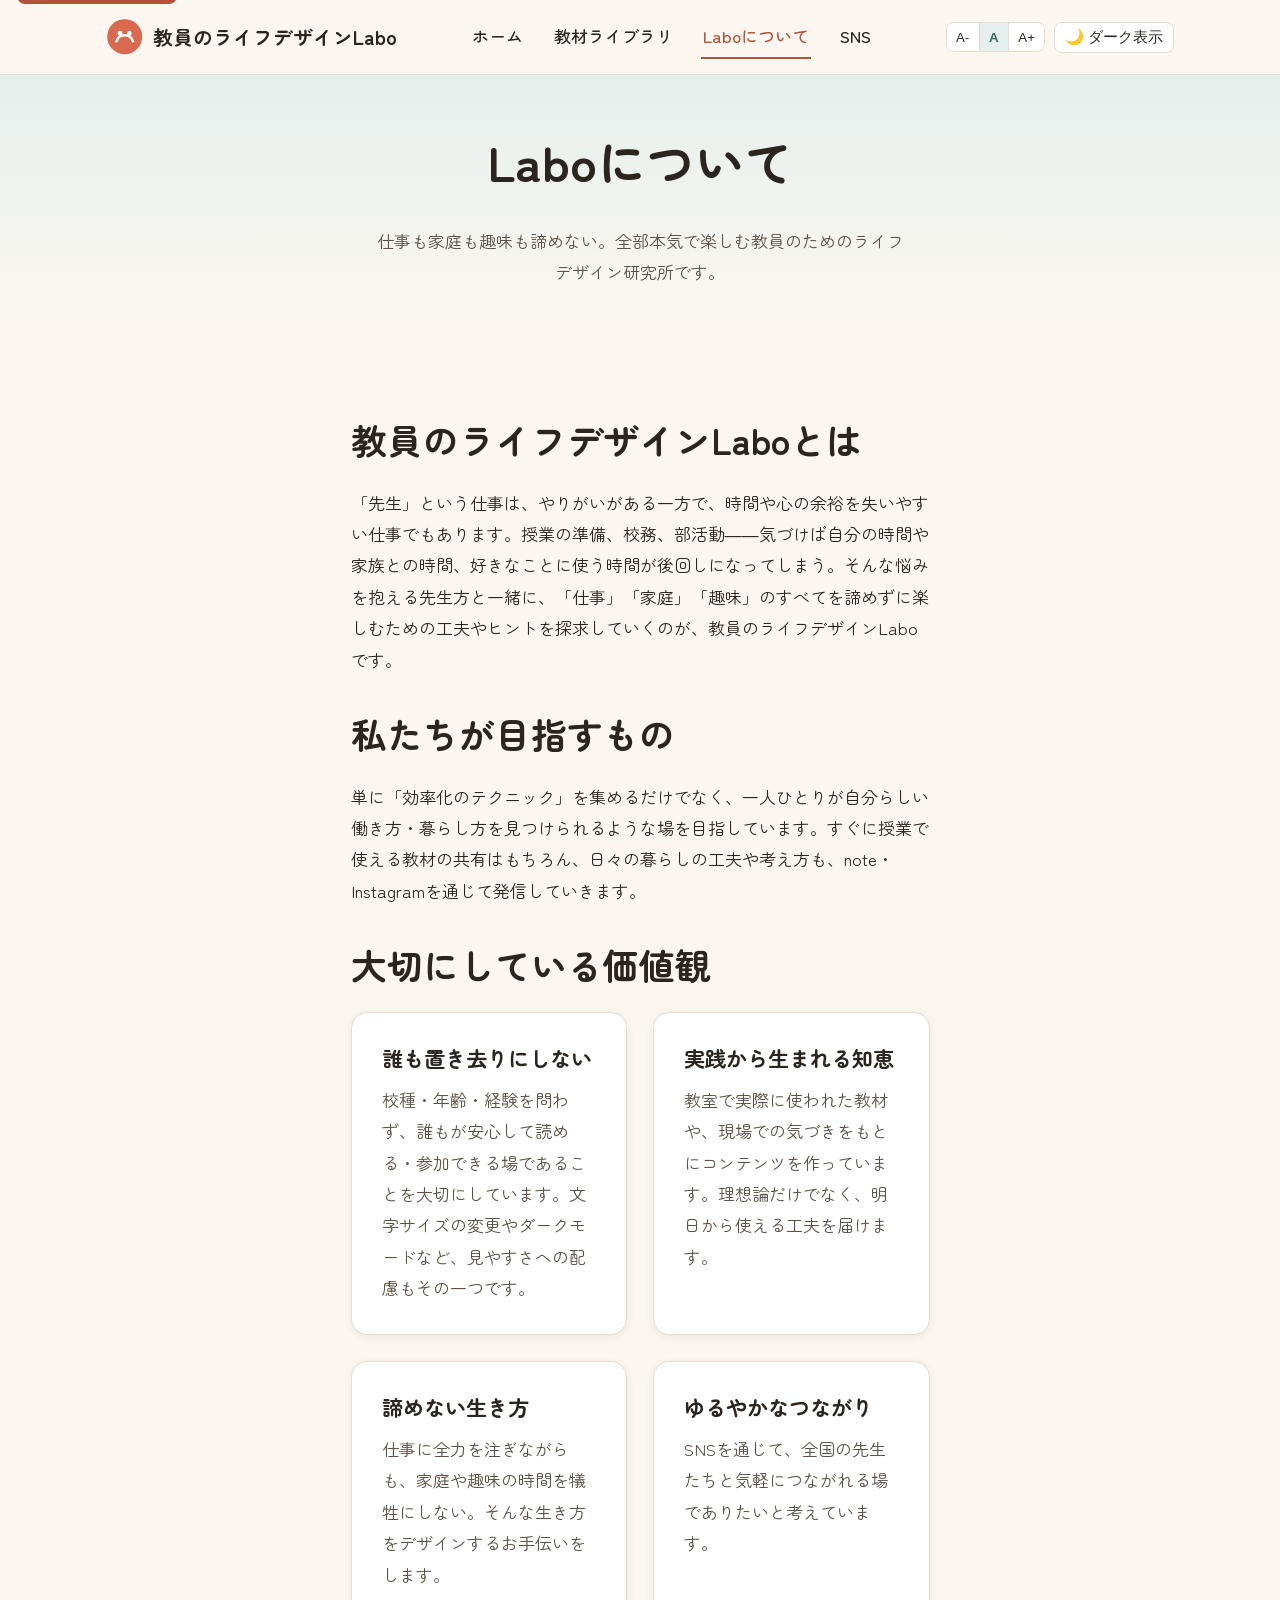
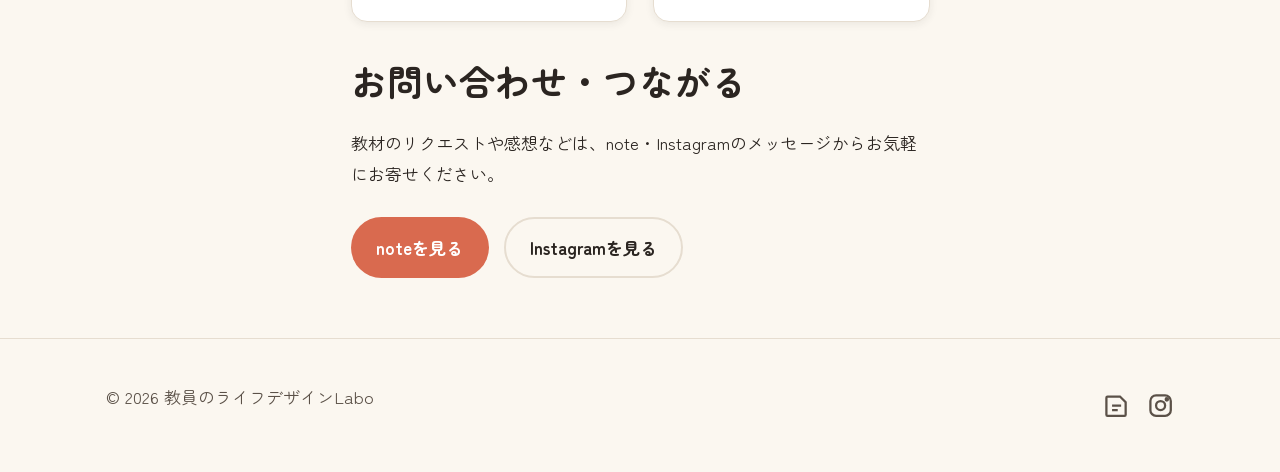
==== about.html @ a743bd0c "教員のライフデザインLaboのホームページを新規作成 トップページ・教材ライブラリ・Laboについてページを追加。ワード等の 教材ファイルを保存・公開できるmaterials/フォルダ、文字サイズ変更" ====
<!doctype html>
<html lang="ja">
<head>
<meta charset="UTF-8">
<meta name="viewport" content="width=device-width, initial-scale=1">
<title>Laboについて | 教員のライフデザインLabo</title>
<meta name="description" content="教員のライフデザインLaboのコンセプトや大切にしている価値観を紹介します。仕事も家庭も趣味も諦めない教員のための研究所です。">
<link rel="icon" type="image/svg+xml" href="assets/favicon.svg">
<link rel="preconnect" href="https://fonts.googleapis.com">
<link rel="preconnect" href="https://fonts.gstatic.com" crossorigin>
<link href="https://fonts.googleapis.com/css2?family=Zen+Maru+Gothic:wght@400;500;700;900&display=swap" rel="stylesheet">
<link rel="stylesheet" href="css/style.css">
</head>
<body>
<a class="skip-link" href="#main">本文へスキップ</a>

<header class="site-header">
  <div class="header-inner">
    <a class="brand" href="index.html">
      <svg class="brand-mark" viewBox="0 0 64 64" aria-hidden="true">
        <circle cx="32" cy="32" r="30" fill="var(--color-primary)"/>
        <path d="M18 40c4-14 24-14 28 0" stroke="#fff" stroke-width="4" fill="none" stroke-linecap="round"/>
        <circle cx="24" cy="26" r="4" fill="#fff"/>
        <circle cx="40" cy="26" r="4" fill="#fff"/>
      </svg>
      <span>教員のライフデザインLabo</span>
    </a>
    <button class="nav-toggle" aria-expanded="false" aria-controls="main-nav" aria-label="メニューを開閉する">
      <span></span>
    </button>
    <nav class="main-nav" id="main-nav" aria-label="メインナビゲーション">
      <a href="index.html">ホーム</a>
      <a href="materials.html">教材ライブラリ</a>
      <a href="about.html" aria-current="page">Laboについて</a>
      <a href="index.html#sns">SNS</a>
    </nav>
    <div class="header-tools">
      <div class="fontsize-group" role="group" aria-label="文字サイズ変更">
        <button type="button" data-size="s" aria-pressed="false" aria-label="文字を小さくする">A-</button>
        <button type="button" data-size="m" aria-pressed="true" aria-label="標準の文字サイズにする">A</button>
        <button type="button" data-size="l" aria-pressed="false" aria-label="文字を大きくする">A+</button>
      </div>
      <button type="button" class="tool-btn" id="theme-toggle" aria-pressed="false">🌙 ダーク表示</button>
    </div>
  </div>
</header>

<main id="main">

  <section class="page-hero">
    <div class="container">
      <h1>Laboについて</h1>
      <p>仕事も家庭も趣味も諦めない。全部本気で楽しむ教員のためのライフデザイン研究所です。</p>
    </div>
  </section>

  <section>
    <div class="container prose">
      <h2>教員のライフデザインLaboとは</h2>
      <p>「先生」という仕事は、やりがいがある一方で、時間や心の余裕を失いやすい仕事でもあります。授業の準備、校務、部活動――気づけば自分の時間や家族との時間、好きなことに使う時間が後回しになってしまう。そんな悩みを抱える先生方と一緒に、「仕事」「家庭」「趣味」のすべてを諦めずに楽しむための工夫やヒントを探求していくのが、教員のライフデザインLaboです。</p>

      <h2>私たちが目指すもの</h2>
      <p>単に「効率化のテクニック」を集めるだけでなく、一人ひとりが自分らしい働き方・暮らし方を見つけられるような場を目指しています。すぐに授業で使える教材の共有はもちろん、日々の暮らしの工夫や考え方も、note・Instagramを通じて発信していきます。</p>

      <h2>大切にしている価値観</h2>
      <div class="value-grid">
        <div class="card">
          <h3>誰も置き去りにしない</h3>
          <p>校種・年齢・経験を問わず、誰もが安心して読める・参加できる場であることを大切にしています。文字サイズの変更やダークモードなど、見やすさへの配慮もその一つです。</p>
        </div>
        <div class="card">
          <h3>実践から生まれる知恵</h3>
          <p>教室で実際に使われた教材や、現場での気づきをもとにコンテンツを作っています。理想論だけでなく、明日から使える工夫を届けます。</p>
        </div>
        <div class="card">
          <h3>諦めない生き方</h3>
          <p>仕事に全力を注ぎながらも、家庭や趣味の時間を犠牲にしない。そんな生き方をデザインするお手伝いをします。</p>
        </div>
        <div class="card">
          <h3>ゆるやかなつながり</h3>
          <p>SNSを通じて、全国の先生たちと気軽につながれる場でありたいと考えています。</p>
        </div>
      </div>

      <h2>お問い合わせ・つながる</h2>
      <p>教材のリクエストや感想などは、note・Instagramのメッセージからお気軽にお寄せください。</p>
      <div class="cta-row">
        <a class="btn btn-primary" href="https://note.com/" target="_blank" rel="noopener noreferrer">noteを見る</a>
        <a class="btn btn-outline" href="https://www.instagram.com/" target="_blank" rel="noopener noreferrer">Instagramを見る</a>
      </div>
    </div>
  </section>

</main>

<footer class="site-footer">
  <div class="container footer-inner">
    <p>&copy; 2026 教員のライフデザインLabo</p>
    <nav class="footer-sns" aria-label="SNSリンク">
      <a href="https://note.com/" target="_blank" rel="noopener noreferrer" aria-label="noteを開く">
        <svg viewBox="0 0 24 24" fill="none" stroke="currentColor" stroke-width="2" aria-hidden="true"><path d="M4 4h11l5 5v11a1 1 0 0 1-1 1H4a1 1 0 0 1-1-1V5a1 1 0 0 1 1-1z"/><path d="M8 12h8M8 16h5"/></svg>
      </a>
      <a href="https://www.instagram.com/" target="_blank" rel="noopener noreferrer" aria-label="Instagramを開く">
        <svg viewBox="0 0 24 24" fill="none" stroke="currentColor" stroke-width="2" aria-hidden="true"><rect x="3" y="3" width="18" height="18" rx="5"/><circle cx="12" cy="12" r="4"/><circle cx="17.5" cy="6.5" r="1"/></svg>
      </a>
    </nav>
  </div>
</footer>

<script src="js/main.js"></script>
</body>
</html>
---- css/style.css ----
/* ==========================================================================
   教員のライフデザインLabo — スタイルシート
   ========================================================================== */

:root {
  --color-bg: #fbf7f0;
  --color-bg-elevated: #ffffff;
  --color-text: #2b2521;
  --color-text-muted: #5b5148;
  --color-primary: #d96a4f;
  --color-primary-dark: #b5523a;
  --color-secondary: #3a6b63;
  --color-secondary-light: #e6efed;
  --color-accent: #e8a63a;
  --color-border: #e6ddd0;
  --color-focus: #1a56db;
  --radius-s: 8px;
  --radius-m: 16px;
  --radius-l: 28px;
  --shadow-s: 0 2px 8px rgba(43, 37, 33, 0.08);
  --shadow-m: 0 8px 24px rgba(43, 37, 33, 0.12);
  --max-width: 1120px;
  --font-base: "Zen Maru Gothic", "Hiragino Maru Gothic ProN", "Yu Gothic", sans-serif;
}

:root[data-theme="dark"] {
  --color-bg: #201b17;
  --color-bg-elevated: #2b2420;
  --color-text: #f3ece3;
  --color-text-muted: #cbbfb2;
  --color-primary: #ef8a6d;
  --color-primary-dark: #f3a488;
  --color-secondary: #7fb8ac;
  --color-secondary-light: #2f3d39;
  --color-accent: #f2c15c;
  --color-border: #453b34;
  --shadow-s: 0 2px 8px rgba(0, 0, 0, 0.3);
  --shadow-m: 0 8px 24px rgba(0, 0, 0, 0.4);
}

@media (prefers-color-scheme: dark) {
  :root:not([data-theme="light"]) {
    --color-bg: #201b17;
    --color-bg-elevated: #2b2420;
    --color-text: #f3ece3;
    --color-text-muted: #cbbfb2;
    --color-primary: #ef8a6d;
    --color-primary-dark: #f3a488;
    --color-secondary: #7fb8ac;
    --color-secondary-light: #2f3d39;
    --color-accent: #f2c15c;
    --color-border: #453b34;
    --shadow-s: 0 2px 8px rgba(0, 0, 0, 0.3);
    --shadow-m: 0 8px 24px rgba(0, 0, 0, 0.4);
  }
}

/* Text-size scaling (controlled by JS, applied to :root) */
:root[data-fontsize="s"] { font-size: 15px; }
:root[data-fontsize="m"] { font-size: 17px; }
:root[data-fontsize="l"] { font-size: 19px; }

* { box-sizing: border-box; }

html {
  font-size: 17px;
  scroll-behavior: smooth;
}

@media (prefers-reduced-motion: reduce) {
  html { scroll-behavior: auto; }
  *, *::before, *::after {
    animation-duration: 0.01ms !important;
    animation-iteration-count: 1 !important;
    transition-duration: 0.01ms !important;
    scroll-behavior: auto !important;
  }
}

body {
  margin: 0;
  font-family: var(--font-base);
  background: var(--color-bg);
  color: var(--color-text);
  line-height: 1.85;
  -webkit-font-smoothing: antialiased;
  transition: background-color 0.2s ease, color 0.2s ease;
}

img { max-width: 100%; display: block; }

a {
  color: var(--color-primary-dark);
  text-decoration-thickness: 2px;
  text-underline-offset: 3px;
}

a:hover { color: var(--color-primary); }

:focus-visible {
  outline: 3px solid var(--color-focus);
  outline-offset: 3px;
  border-radius: 4px;
}

h1, h2, h3, h4 {
  font-weight: 700;
  line-height: 1.4;
  margin: 0 0 0.6em;
}

h1 { font-size: clamp(1.9rem, 4vw, 2.9rem); }
h2 { font-size: clamp(1.5rem, 3vw, 2.1rem); }
h3 { font-size: 1.25rem; }

p { margin: 0 0 1em; }

.container {
  max-width: var(--max-width);
  margin: 0 auto;
  padding: 0 1.5rem;
}

.skip-link {
  position: absolute;
  left: 1rem;
  top: -3rem;
  background: var(--color-primary-dark);
  color: #fff;
  padding: 0.7em 1.2em;
  border-radius: var(--radius-s);
  z-index: 200;
  transition: top 0.2s ease;
}

.skip-link:focus {
  top: 1rem;
}

/* ---------- Header ---------- */
.site-header {
  position: sticky;
  top: 0;
  z-index: 100;
  background: color-mix(in srgb, var(--color-bg) 92%, transparent);
  backdrop-filter: blur(8px);
  border-bottom: 1px solid var(--color-border);
}

.header-inner {
  display: flex;
  align-items: center;
  justify-content: space-between;
  padding: 0.9rem 1.5rem;
  max-width: var(--max-width);
  margin: 0 auto;
  gap: 1rem;
}

.brand {
  display: flex;
  align-items: center;
  gap: 0.6rem;
  font-weight: 700;
  font-size: 1.15rem;
  color: var(--color-text);
  text-decoration: none;
  white-space: nowrap;
}

.brand:hover { color: var(--color-primary-dark); }

.brand-mark {
  width: 2.2rem;
  height: 2.2rem;
  flex-shrink: 0;
}

.main-nav {
  display: flex;
  align-items: center;
  gap: 1.6rem;
}

.main-nav a {
  color: var(--color-text);
  text-decoration: none;
  font-weight: 500;
  padding: 0.3rem 0.1rem;
  border-bottom: 2px solid transparent;
}

.main-nav a:hover,
.main-nav a[aria-current="page"] {
  color: var(--color-primary-dark);
  border-bottom-color: var(--color-primary-dark);
}

.header-tools {
  display: flex;
  align-items: center;
  gap: 0.5rem;
}

.tool-btn {
  background: var(--color-bg-elevated);
  border: 1px solid var(--color-border);
  color: var(--color-text);
  border-radius: var(--radius-s);
  padding: 0.4rem 0.6rem;
  font-size: 0.9rem;
  cursor: pointer;
  line-height: 1;
}

.tool-btn:hover { border-color: var(--color-primary); }

.fontsize-group {
  display: flex;
  border: 1px solid var(--color-border);
  border-radius: var(--radius-s);
  overflow: hidden;
}

.fontsize-group button {
  background: var(--color-bg-elevated);
  border: none;
  border-right: 1px solid var(--color-border);
  color: var(--color-text);
  padding: 0.4rem 0.55rem;
  cursor: pointer;
}

.fontsize-group button:last-child { border-right: none; }
.fontsize-group button[aria-pressed="true"] {
  background: var(--color-secondary-light);
  color: var(--color-secondary);
  font-weight: 700;
}

.nav-toggle {
  display: none;
  background: none;
  border: 1px solid var(--color-border);
  border-radius: var(--radius-s);
  padding: 0.45rem 0.6rem;
  cursor: pointer;
}

.nav-toggle span,
.nav-toggle span::before,
.nav-toggle span::after {
  display: block;
  width: 1.3rem;
  height: 2px;
  background: var(--color-text);
  position: relative;
  transition: transform 0.2s ease;
}

.nav-toggle span::before,
.nav-toggle span::after {
  content: "";
  position: absolute;
}
.nav-toggle span::before { top: -6px; }
.nav-toggle span::after { top: 6px; }

@media (max-width: 860px) {
  .main-nav {
    position: absolute;
    top: 100%;
    left: 0;
    right: 0;
    background: var(--color-bg-elevated);
    border-bottom: 1px solid var(--color-border);
    flex-direction: column;
    align-items: flex-start;
    padding: 1rem 1.5rem 1.5rem;
    gap: 0.9rem;
    display: none;
    box-shadow: var(--shadow-s);
  }
  .main-nav.is-open { display: flex; }
  .nav-toggle { display: block; }
}

/* ---------- Hero ---------- */
.hero {
  padding: 4.5rem 0 3.5rem;
  background: linear-gradient(180deg, var(--color-secondary-light), transparent);
}

.hero-inner {
  display: grid;
  grid-template-columns: 1.1fr 0.9fr;
  gap: 2.5rem;
  align-items: center;
}

@media (max-width: 860px) {
  .hero-inner { grid-template-columns: 1fr; }
}

.eyebrow {
  display: inline-block;
  color: var(--color-secondary);
  background: var(--color-secondary-light);
  padding: 0.35em 0.9em;
  border-radius: 999px;
  font-weight: 700;
  font-size: 0.9rem;
  margin-bottom: 1rem;
}

.hero-lede {
  font-size: 1.15rem;
  color: var(--color-text-muted);
  max-width: 42ch;
}

.cta-row {
  display: flex;
  flex-wrap: wrap;
  gap: 0.9rem;
  margin-top: 1.6rem;
}

.btn {
  display: inline-flex;
  align-items: center;
  gap: 0.5em;
  padding: 0.75em 1.4em;
  border-radius: 999px;
  font-weight: 700;
  text-decoration: none;
  border: 2px solid transparent;
  cursor: pointer;
  font-size: 1rem;
  font-family: inherit;
}

.btn-primary {
  background: var(--color-primary);
  color: #fff;
}
.btn-primary:hover { background: var(--color-primary-dark); color: #fff; }

.btn-outline {
  background: transparent;
  border-color: var(--color-border);
  color: var(--color-text);
}
.btn-outline:hover { border-color: var(--color-primary-dark); color: var(--color-primary-dark); }

.hero-art {
  background: var(--color-bg-elevated);
  border-radius: var(--radius-l);
  padding: 2rem;
  box-shadow: var(--shadow-m);
  border: 1px solid var(--color-border);
}

.hero-art ul {
  list-style: none;
  margin: 0;
  padding: 0;
  display: grid;
  gap: 1rem;
}

.hero-art li {
  display: flex;
  align-items: center;
  gap: 0.8rem;
  font-weight: 600;
}

.hero-art .icon {
  width: 2.4rem;
  height: 2.4rem;
  flex-shrink: 0;
  border-radius: 50%;
  background: var(--color-secondary-light);
  display: flex;
  align-items: center;
  justify-content: center;
  color: var(--color-secondary);
}

/* ---------- Sections ---------- */
section { padding: 3.5rem 0; }

.section-head {
  text-align: center;
  max-width: 60ch;
  margin: 0 auto 2.5rem;
}

.section-head p { color: var(--color-text-muted); }

.card-grid {
  display: grid;
  grid-template-columns: repeat(3, 1fr);
  gap: 1.5rem;
}

@media (max-width: 900px) {
  .card-grid { grid-template-columns: repeat(2, 1fr); }
}
@media (max-width: 620px) {
  .card-grid { grid-template-columns: 1fr; }
}

.card {
  background: var(--color-bg-elevated);
  border: 1px solid var(--color-border);
  border-radius: var(--radius-m);
  padding: 1.8rem;
  box-shadow: var(--shadow-s);
}

.card .icon {
  width: 3rem;
  height: 3rem;
  border-radius: 50%;
  background: var(--color-secondary-light);
  color: var(--color-secondary);
  display: flex;
  align-items: center;
  justify-content: center;
  margin-bottom: 1rem;
}

.card h3 { margin-bottom: 0.5em; }
.card p { color: var(--color-text-muted); margin-bottom: 0; }

.band {
  background: var(--color-secondary-light);
}

:root[data-theme="dark"] .band,
@media (prefers-color-scheme: dark) {
  /* handled via variable already */
}

.inclusive-list {
  list-style: none;
  margin: 0;
  padding: 0;
  display: grid;
  grid-template-columns: repeat(2, 1fr);
  gap: 1rem 2rem;
}

@media (max-width: 620px) {
  .inclusive-list { grid-template-columns: 1fr; }
}

.inclusive-list li {
  display: flex;
  gap: 0.7rem;
  align-items: flex-start;
}

.inclusive-list .icon {
  color: var(--color-secondary);
  flex-shrink: 0;
  margin-top: 0.2em;
}

/* ---------- Materials ---------- */
.filter-bar {
  display: flex;
  flex-wrap: wrap;
  gap: 0.6rem;
  justify-content: center;
  margin-bottom: 2rem;
}

.filter-btn {
  background: var(--color-bg-elevated);
  border: 1px solid var(--color-border);
  color: var(--color-text);
  padding: 0.5em 1.1em;
  border-radius: 999px;
  cursor: pointer;
  font-family: inherit;
  font-weight: 600;
}

.filter-btn[aria-pressed="true"] {
  background: var(--color-primary);
  border-color: var(--color-primary);
  color: #fff;
}

.material-grid {
  display: grid;
  grid-template-columns: repeat(3, 1fr);
  gap: 1.5rem;
}

@media (max-width: 900px) {
  .material-grid { grid-template-columns: repeat(2, 1fr); }
}
@media (max-width: 620px) {
  .material-grid { grid-template-columns: 1fr; }
}

.material-card {
  background: var(--color-bg-elevated);
  border: 1px solid var(--color-border);
  border-radius: var(--radius-m);
  padding: 1.5rem;
  box-shadow: var(--shadow-s);
  display: flex;
  flex-direction: column;
  gap: 0.7rem;
}

.material-card .file-badge {
  display: inline-flex;
  align-items: center;
  gap: 0.4em;
  align-self: flex-start;
  background: var(--color-secondary-light);
  color: var(--color-secondary);
  font-size: 0.8rem;
  font-weight: 700;
  padding: 0.25em 0.7em;
  border-radius: 999px;
}

.material-card .tags {
  display: flex;
  flex-wrap: wrap;
  gap: 0.4rem;
  font-size: 0.8rem;
  color: var(--color-text-muted);
}

.material-card .meta {
  font-size: 0.85rem;
  color: var(--color-text-muted);
}

.material-card .download-link {
  margin-top: auto;
  font-weight: 700;
}

.material-card.is-hidden { display: none; }

.material-card.is-placeholder {
  border-style: dashed;
  opacity: 0.85;
}

.empty-state {
  text-align: center;
  color: var(--color-text-muted);
  padding: 2rem 0;
}

.notice-box {
  background: var(--color-secondary-light);
  border: 1px solid var(--color-border);
  border-radius: var(--radius-m);
  padding: 1.5rem 1.8rem;
  margin-top: 2.5rem;
}

.notice-box h3 { color: var(--color-secondary); }

/* ---------- SNS ---------- */
.sns-grid {
  display: grid;
  grid-template-columns: repeat(2, 1fr);
  gap: 1.5rem;
}

@media (max-width: 700px) {
  .sns-grid { grid-template-columns: 1fr; }
}

.sns-card {
  background: var(--color-bg-elevated);
  border: 1px solid var(--color-border);
  border-radius: var(--radius-m);
  padding: 2rem;
  box-shadow: var(--shadow-s);
  display: flex;
  flex-direction: column;
  gap: 0.8rem;
}

.sns-card .icon {
  width: 3rem;
  height: 3rem;
}

.sns-card.note .icon { color: #41c9b4; }
.sns-card.instagram .icon { color: #d9376e; }

/* ---------- Footer ---------- */
.site-footer {
  border-top: 1px solid var(--color-border);
  padding: 2.5rem 0;
  color: var(--color-text-muted);
}

.footer-inner {
  display: flex;
  flex-wrap: wrap;
  justify-content: space-between;
  gap: 1.5rem;
  align-items: center;
}

.footer-sns {
  display: flex;
  gap: 1rem;
}

.footer-sns a {
  color: var(--color-text-muted);
  display: inline-flex;
}

.footer-sns svg { width: 1.6rem; height: 1.6rem; }

/* ---------- Page hero (sub pages) ---------- */
.page-hero {
  padding: 3rem 0 2rem;
  text-align: center;
  background: linear-gradient(180deg, var(--color-secondary-light), transparent);
}

.page-hero p {
  color: var(--color-text-muted);
  max-width: 60ch;
  margin: 0 auto;
}

.prose { max-width: 70ch; margin: 0 auto; }
.prose h2 { margin-top: 2rem; }

.value-grid {
  display: grid;
  grid-template-columns: repeat(2, 1fr);
  gap: 1.5rem;
}
@media (max-width: 700px) {
  .value-grid { grid-template-columns: 1fr; }
}
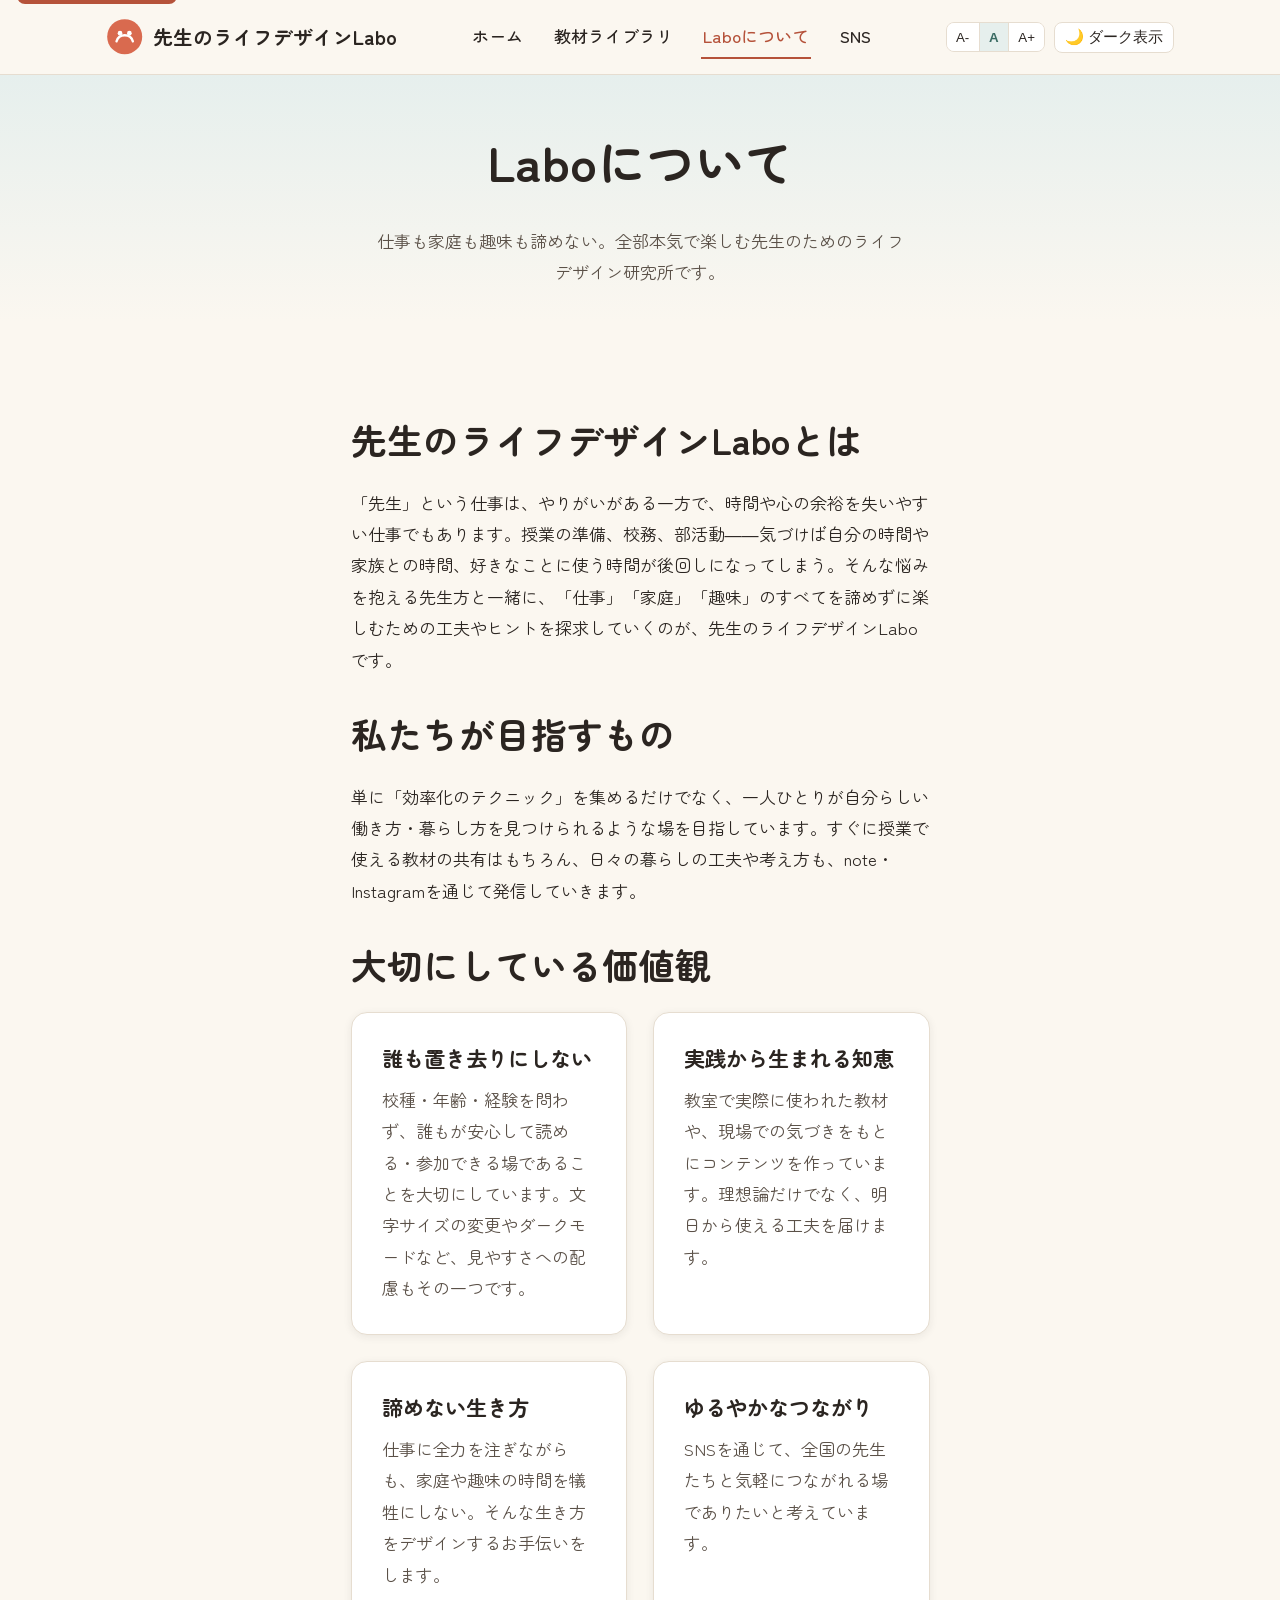
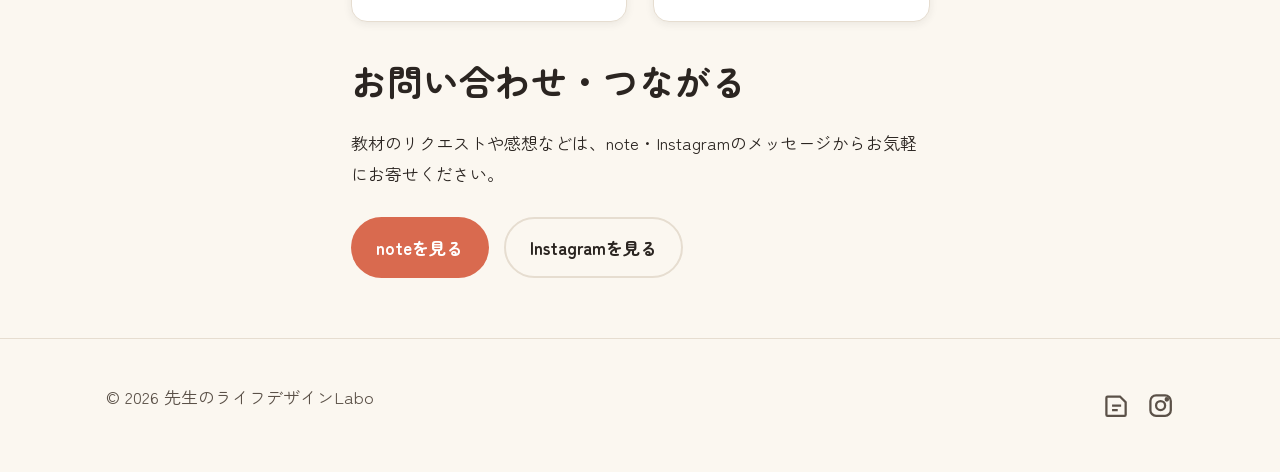
==== commit ed075f74: "サイト名を「先生のライフデザインLabo」に変更 タイトル・見出し・説明文・ロゴのalt等、全ページの表記を 「教員」から「先生」に統一。  Co-Authored-By: Claude Sonnet" ====
--- a/about.html
+++ b/about.html
@@ -3,8 +3,8 @@
 <head>
 <meta charset="UTF-8">
 <meta name="viewport" content="width=device-width, initial-scale=1">
-<title>Laboについて | 教員のライフデザインLabo</title>
-<meta name="description" content="教員のライフデザインLaboのコンセプトや大切にしている価値観を紹介します。仕事も家庭も趣味も諦めない教員のための研究所です。">
+<title>Laboについて | 先生のライフデザインLabo</title>
+<meta name="description" content="先生のライフデザインLaboのコンセプトや大切にしている価値観を紹介します。仕事も家庭も趣味も諦めない先生のための研究所です。">
 <link rel="icon" type="image/svg+xml" href="assets/favicon.svg">
 <link rel="preconnect" href="https://fonts.googleapis.com">
 <link rel="preconnect" href="https://fonts.gstatic.com" crossorigin>
@@ -23,7 +23,7 @@
         <circle cx="24" cy="26" r="4" fill="#fff"/>
         <circle cx="40" cy="26" r="4" fill="#fff"/>
       </svg>
-      <span>教員のライフデザインLabo</span>
+      <span>先生のライフデザインLabo</span>
     </a>
     <button class="nav-toggle" aria-expanded="false" aria-controls="main-nav" aria-label="メニューを開閉する">
       <span></span>
@@ -50,14 +50,14 @@
   <section class="page-hero">
     <div class="container">
       <h1>Laboについて</h1>
-      <p>仕事も家庭も趣味も諦めない。全部本気で楽しむ教員のためのライフデザイン研究所です。</p>
+      <p>仕事も家庭も趣味も諦めない。全部本気で楽しむ先生のためのライフデザイン研究所です。</p>
     </div>
   </section>
 
   <section>
     <div class="container prose">
-      <h2>教員のライフデザインLaboとは</h2>
-      <p>「先生」という仕事は、やりがいがある一方で、時間や心の余裕を失いやすい仕事でもあります。授業の準備、校務、部活動――気づけば自分の時間や家族との時間、好きなことに使う時間が後回しになってしまう。そんな悩みを抱える先生方と一緒に、「仕事」「家庭」「趣味」のすべてを諦めずに楽しむための工夫やヒントを探求していくのが、教員のライフデザインLaboです。</p>
+      <h2>先生のライフデザインLaboとは</h2>
+      <p>「先生」という仕事は、やりがいがある一方で、時間や心の余裕を失いやすい仕事でもあります。授業の準備、校務、部活動――気づけば自分の時間や家族との時間、好きなことに使う時間が後回しになってしまう。そんな悩みを抱える先生方と一緒に、「仕事」「家庭」「趣味」のすべてを諦めずに楽しむための工夫やヒントを探求していくのが、先生のライフデザインLaboです。</p>
 
       <h2>私たちが目指すもの</h2>
       <p>単に「効率化のテクニック」を集めるだけでなく、一人ひとりが自分らしい働き方・暮らし方を見つけられるような場を目指しています。すぐに授業で使える教材の共有はもちろん、日々の暮らしの工夫や考え方も、note・Instagramを通じて発信していきます。</p>
@@ -95,7 +95,7 @@
 
 <footer class="site-footer">
   <div class="container footer-inner">
-    <p>&copy; 2026 教員のライフデザインLabo</p>
+    <p>&copy; 2026 先生のライフデザインLabo</p>
     <nav class="footer-sns" aria-label="SNSリンク">
       <a href="https://note.com/" target="_blank" rel="noopener noreferrer" aria-label="noteを開く">
         <svg viewBox="0 0 24 24" fill="none" stroke="currentColor" stroke-width="2" aria-hidden="true"><path d="M4 4h11l5 5v11a1 1 0 0 1-1 1H4a1 1 0 0 1-1-1V5a1 1 0 0 1 1-1z"/><path d="M8 12h8M8 16h5"/></svg>
--- a/css/style.css
+++ b/css/style.css
@@ -1,5 +1,5 @@
 /* ==========================================================================
-   教員のライフデザインLabo — スタイルシート
+   先生のライフデザインLabo — スタイルシート
    ========================================================================== */
 
 :root {
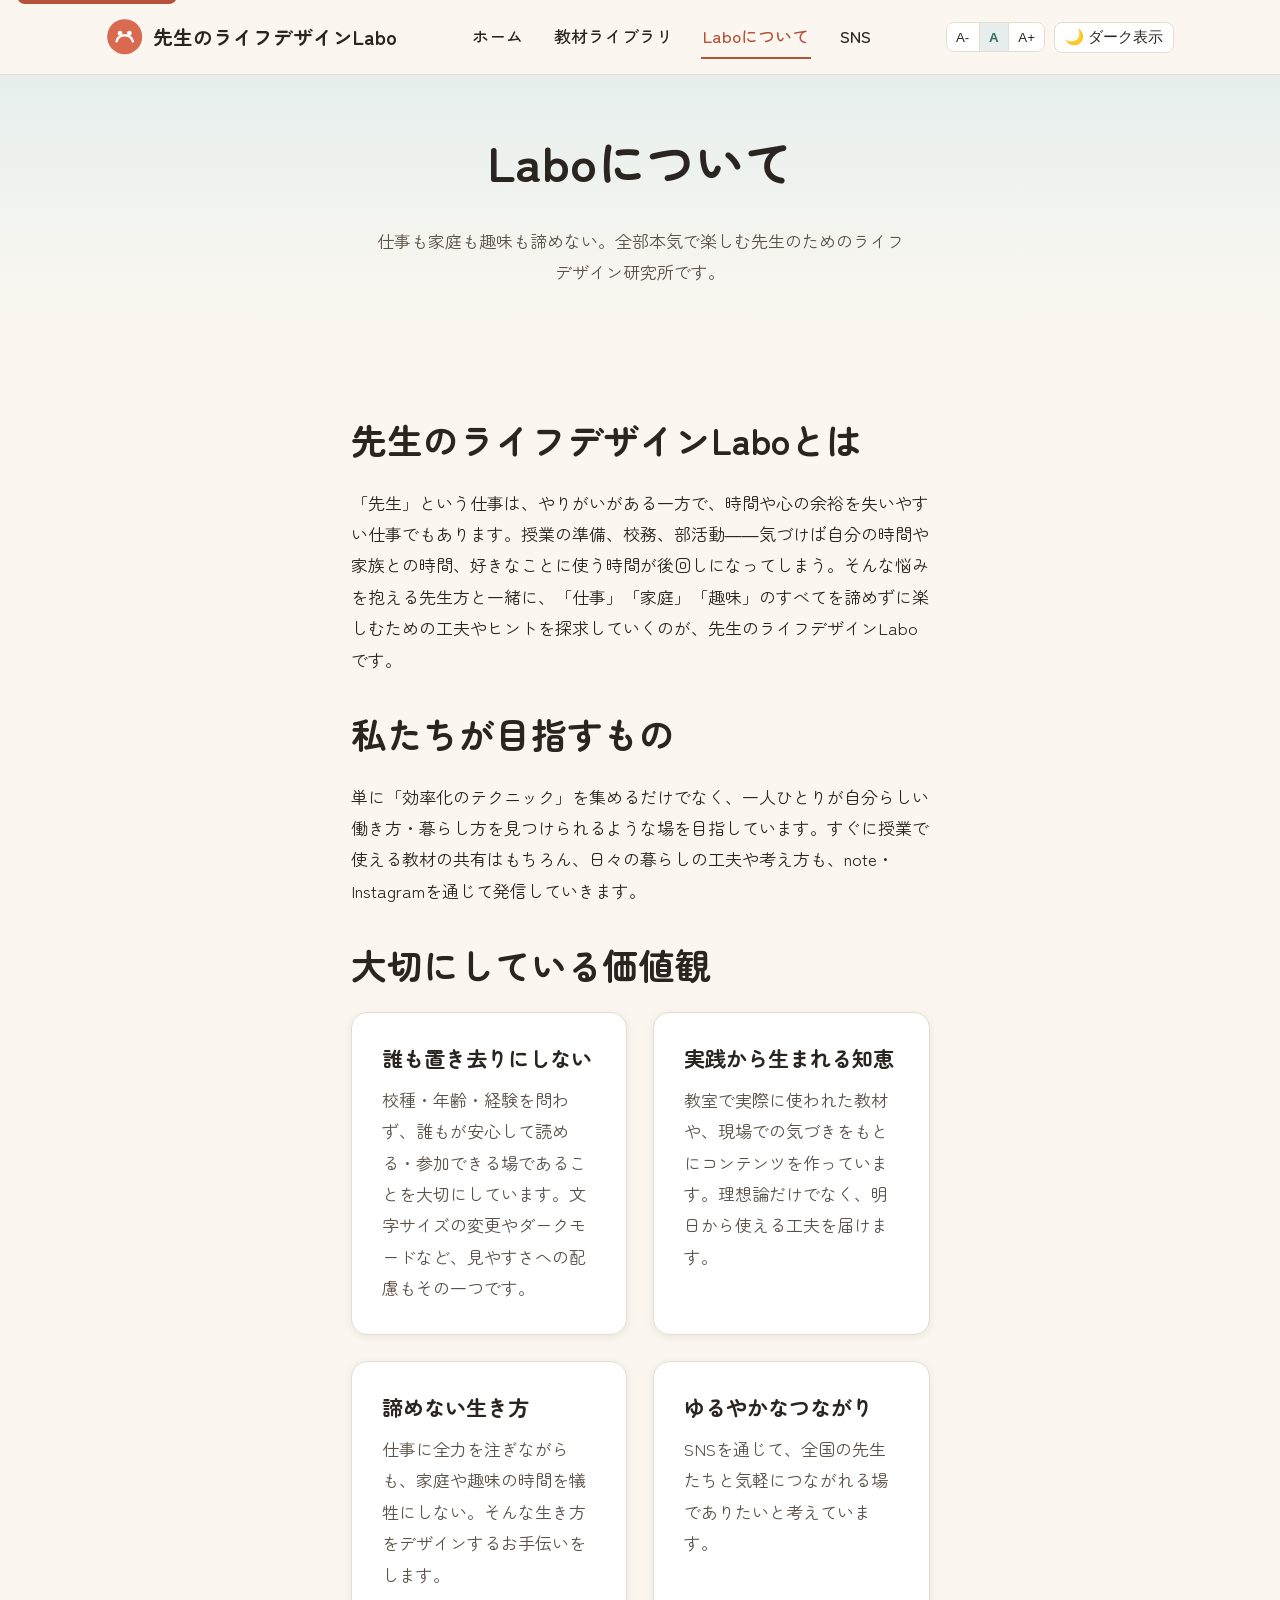
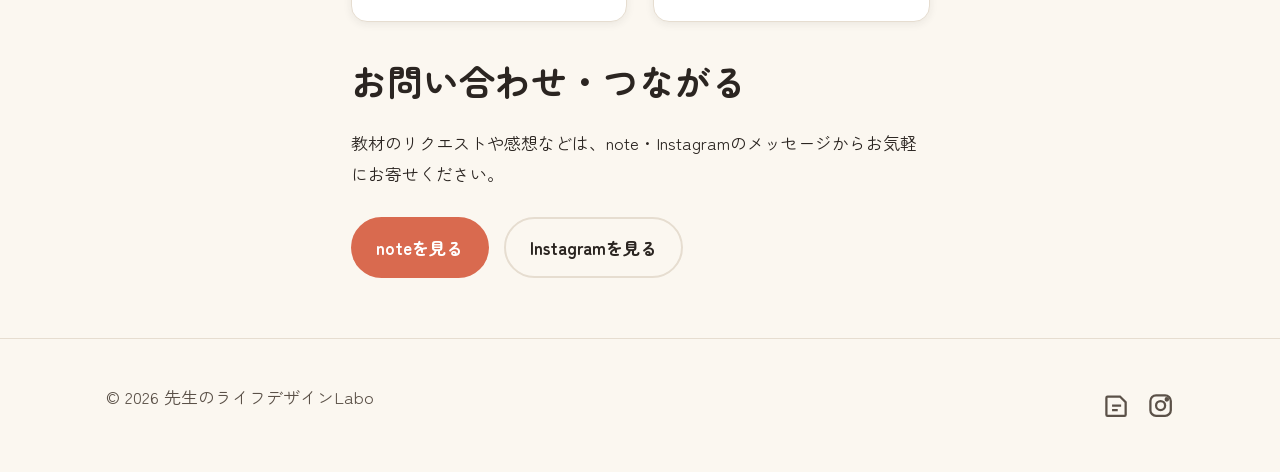
==== commit b355ce95: "InstagramアカウントIDのスペルミスを修正 teacher.life.desigh -> teacher.life.design  Co-Authored-By: Claude Sonnet " ====
--- a/about.html
+++ b/about.html
@@ -86,7 +86,7 @@
       <p>教材のリクエストや感想などは、note・Instagramのメッセージからお気軽にお寄せください。</p>
       <div class="cta-row">
         <a class="btn btn-primary" href="https://note.com/" target="_blank" rel="noopener noreferrer">noteを見る</a>
-        <a class="btn btn-outline" href="https://www.instagram.com/" target="_blank" rel="noopener noreferrer">Instagramを見る</a>
+        <a class="btn btn-outline" href="https://www.instagram.com/teacher.life.design/" target="_blank" rel="noopener noreferrer">Instagramを見る</a>
       </div>
     </div>
   </section>
@@ -100,7 +100,7 @@
       <a href="https://note.com/" target="_blank" rel="noopener noreferrer" aria-label="noteを開く">
         <svg viewBox="0 0 24 24" fill="none" stroke="currentColor" stroke-width="2" aria-hidden="true"><path d="M4 4h11l5 5v11a1 1 0 0 1-1 1H4a1 1 0 0 1-1-1V5a1 1 0 0 1 1-1z"/><path d="M8 12h8M8 16h5"/></svg>
       </a>
-      <a href="https://www.instagram.com/" target="_blank" rel="noopener noreferrer" aria-label="Instagramを開く">
+      <a href="https://www.instagram.com/teacher.life.design/" target="_blank" rel="noopener noreferrer" aria-label="Instagramを開く">
         <svg viewBox="0 0 24 24" fill="none" stroke="currentColor" stroke-width="2" aria-hidden="true"><rect x="3" y="3" width="18" height="18" rx="5"/><circle cx="12" cy="12" r="4"/><circle cx="17.5" cy="6.5" r="1"/></svg>
       </a>
     </nav>
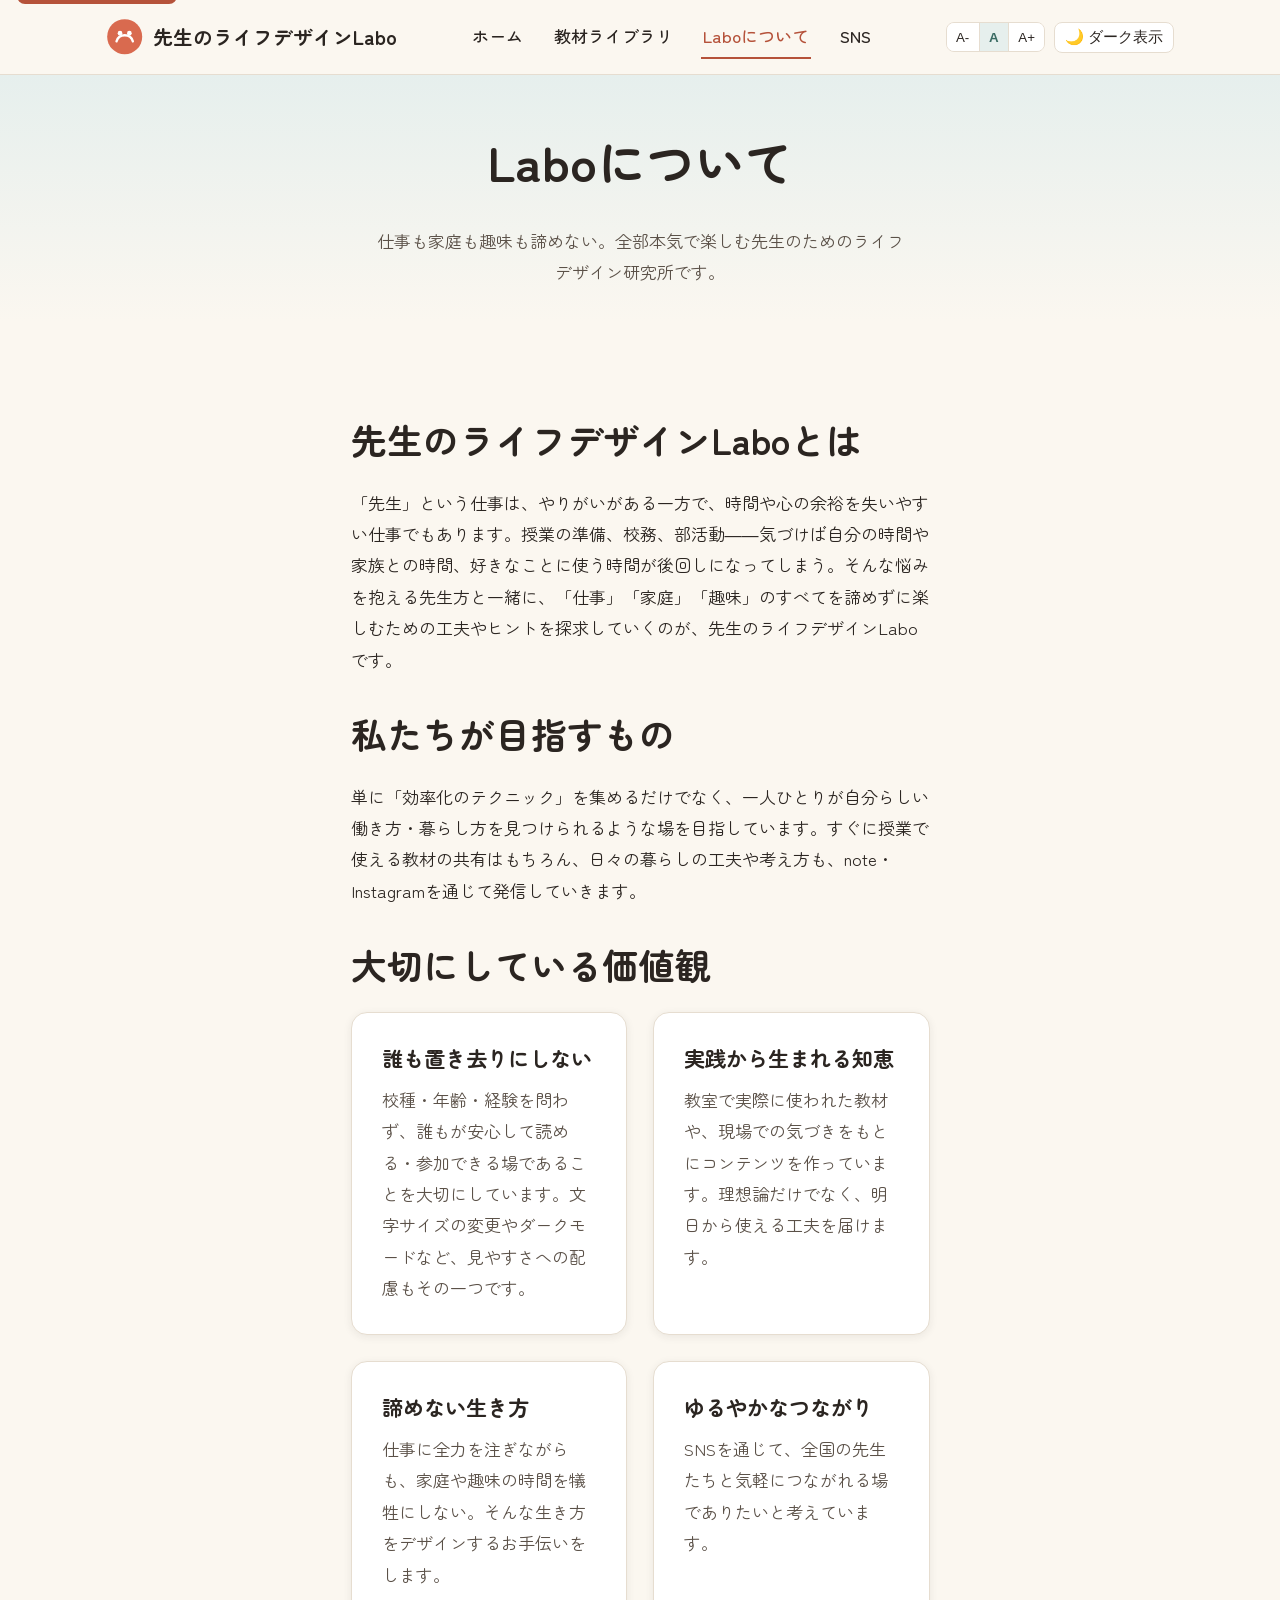
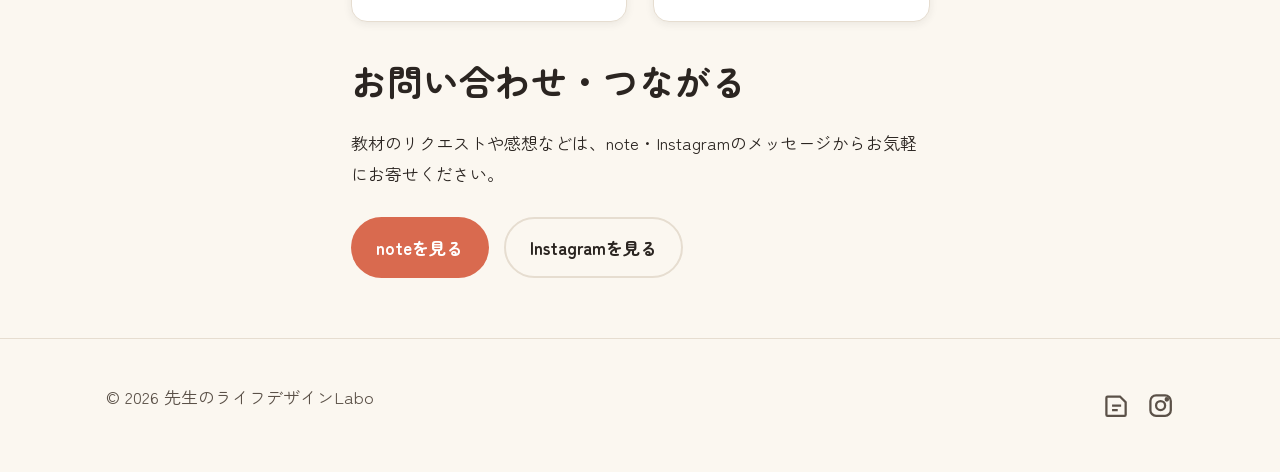
==== commit 3d62350f: "noteアカウントを連携 全ページのnoteリンクを実際のアカウント(tcer_lifedesign)に差し替え。 準備中の案内文言も削除。  Co-Authored-By: Claude Sonne" ====
--- a/about.html
+++ b/about.html
@@ -85,7 +85,7 @@
       <h2>お問い合わせ・つながる</h2>
       <p>教材のリクエストや感想などは、note・Instagramのメッセージからお気軽にお寄せください。</p>
       <div class="cta-row">
-        <a class="btn btn-primary" href="https://note.com/" target="_blank" rel="noopener noreferrer">noteを見る</a>
+        <a class="btn btn-primary" href="https://note.com/tcer_lifedesign" target="_blank" rel="noopener noreferrer">noteを見る</a>
         <a class="btn btn-outline" href="https://www.instagram.com/teacher.life.design/" target="_blank" rel="noopener noreferrer">Instagramを見る</a>
       </div>
     </div>
@@ -97,7 +97,7 @@
   <div class="container footer-inner">
     <p>&copy; 2026 先生のライフデザインLabo</p>
     <nav class="footer-sns" aria-label="SNSリンク">
-      <a href="https://note.com/" target="_blank" rel="noopener noreferrer" aria-label="noteを開く">
+      <a href="https://note.com/tcer_lifedesign" target="_blank" rel="noopener noreferrer" aria-label="noteを開く">
         <svg viewBox="0 0 24 24" fill="none" stroke="currentColor" stroke-width="2" aria-hidden="true"><path d="M4 4h11l5 5v11a1 1 0 0 1-1 1H4a1 1 0 0 1-1-1V5a1 1 0 0 1 1-1z"/><path d="M8 12h8M8 16h5"/></svg>
       </a>
       <a href="https://www.instagram.com/teacher.life.design/" target="_blank" rel="noopener noreferrer" aria-label="Instagramを開く">
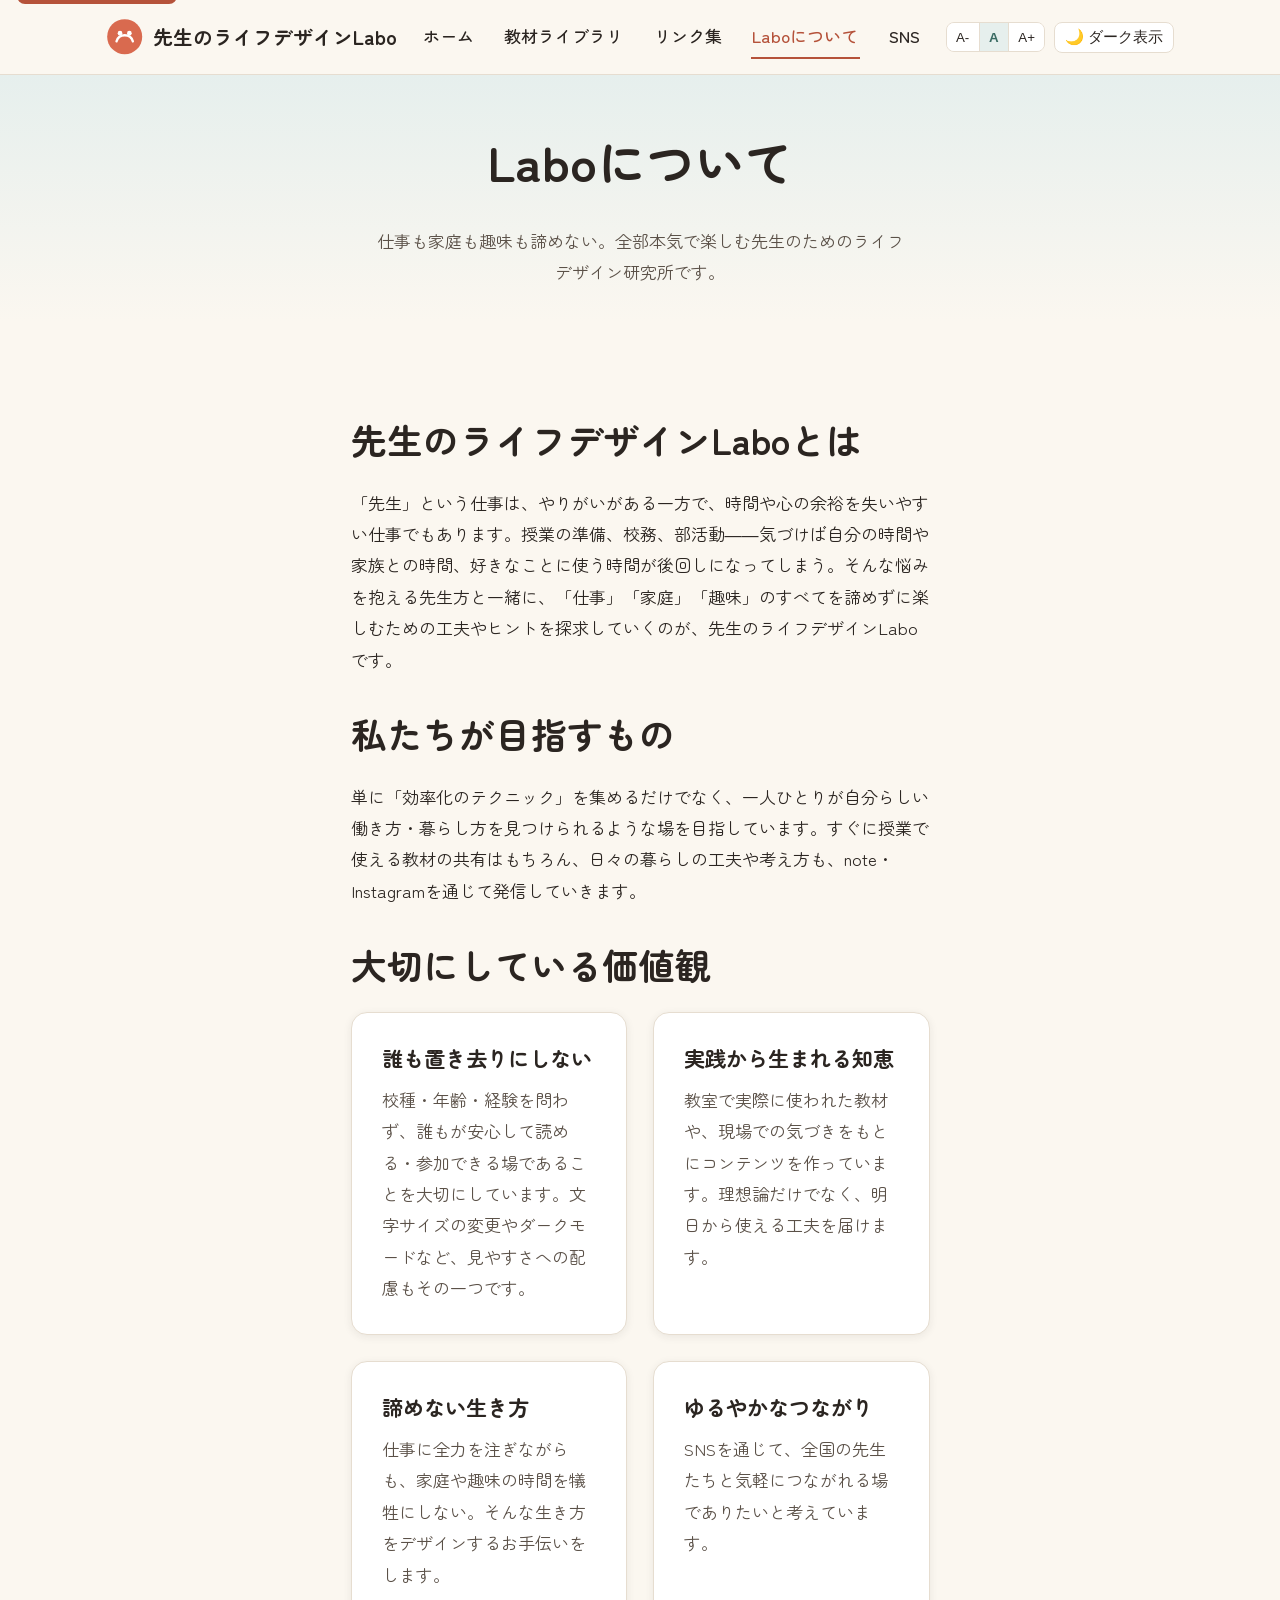
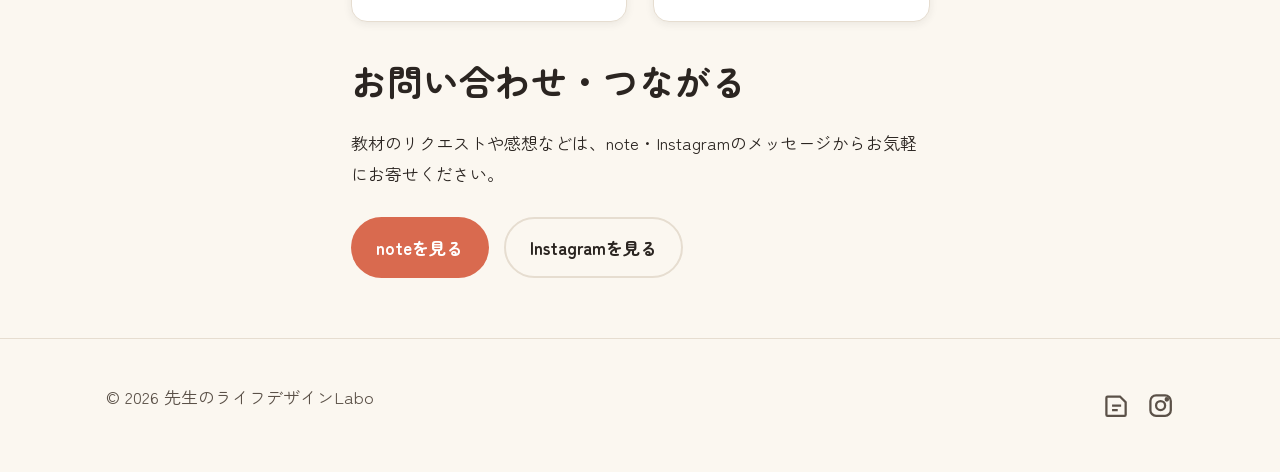
==== commit 146a1ad5: "先生のためのリンク集ページを追加 全国の教育委員会・国の公的機関から、広告なしで使える無料資料を まとめたリンク集(links.html)を新設。特におすすめトップ12、 カテゴリー別リンク集(開閉式" ====
--- a/about.html
+++ b/about.html
@@ -31,6 +31,7 @@
     <nav class="main-nav" id="main-nav" aria-label="メインナビゲーション">
       <a href="index.html">ホーム</a>
       <a href="materials.html">教材ライブラリ</a>
+      <a href="links.html">リンク集</a>
       <a href="about.html" aria-current="page">Laboについて</a>
       <a href="index.html#sns">SNS</a>
     </nav>
--- a/css/style.css
+++ b/css/style.css
@@ -654,3 +654,248 @@
 @media (max-width: 700px) {
   .value-grid { grid-template-columns: 1fr; }
 }
+
+/* ---------- Links page ---------- */
+.badge {
+  display: inline-flex;
+  align-items: center;
+  font-size: 0.78rem;
+  font-weight: 700;
+  padding: 0.2em 0.7em;
+  border-radius: 999px;
+  white-space: nowrap;
+}
+
+.badge-ok {
+  background: var(--color-secondary-light);
+  color: var(--color-secondary);
+}
+
+.badge-caution {
+  background: color-mix(in srgb, var(--color-accent) 25%, transparent);
+  color: var(--color-primary-dark);
+}
+
+.badge-neutral {
+  background: transparent;
+  color: var(--color-text-muted);
+  border: 1px solid var(--color-border);
+}
+
+.top-list {
+  counter-reset: top-list;
+  list-style: none;
+  margin: 0;
+  padding: 0;
+  display: grid;
+  gap: 1rem;
+}
+
+.top-list li {
+  counter-increment: top-list;
+  display: grid;
+  grid-template-columns: 2.6rem 1fr;
+  gap: 1rem;
+  align-items: start;
+  background: var(--color-bg-elevated);
+  border: 1px solid var(--color-border);
+  border-radius: var(--radius-m);
+  padding: 1.1rem 1.3rem;
+  box-shadow: var(--shadow-s);
+}
+
+.top-list li::before {
+  content: counter(top-list);
+  font-family: var(--font-base);
+  font-weight: 900;
+  font-size: 1.4rem;
+  color: var(--color-primary);
+  background: var(--color-secondary-light);
+  width: 2.6rem;
+  height: 2.6rem;
+  border-radius: 50%;
+  display: flex;
+  align-items: center;
+  justify-content: center;
+}
+
+.top-list strong,
+.top-list p {
+  grid-column: 2;
+}
+
+.top-list p { margin: 0; color: var(--color-text-muted); }
+.top-list strong { display: block; margin-bottom: 0.2em; color: var(--color-text); }
+
+.link-category {
+  background: var(--color-bg-elevated);
+  border: 1px solid var(--color-border);
+  border-radius: var(--radius-m);
+  margin-bottom: 1.2rem;
+  box-shadow: var(--shadow-s);
+  overflow: hidden;
+}
+
+.link-category summary {
+  cursor: pointer;
+  list-style: none;
+  padding: 1.2rem 1.5rem;
+  font-weight: 700;
+  font-size: 1.15rem;
+  display: flex;
+  justify-content: space-between;
+  align-items: center;
+  gap: 1rem;
+}
+
+.link-category summary::-webkit-details-marker { display: none; }
+
+.link-category summary::after {
+  content: "+";
+  font-size: 1.5rem;
+  font-weight: 400;
+  color: var(--color-primary);
+  flex-shrink: 0;
+}
+
+.link-category[open] summary::after { content: "–"; }
+
+.link-category summary .cat-desc {
+  font-size: 0.9rem;
+  font-weight: 500;
+  color: var(--color-text-muted);
+  display: block;
+  margin-top: 0.3em;
+}
+
+.link-card-list {
+  display: grid;
+  gap: 1rem;
+  padding: 0 1.5rem 1.5rem;
+}
+
+.link-card {
+  border-top: 1px solid var(--color-border);
+  padding-top: 1rem;
+}
+
+.link-card:first-child { border-top: none; padding-top: 0; }
+
+.link-card h4 {
+  margin: 0 0 0.3em;
+  font-size: 1.05rem;
+  display: flex;
+  flex-wrap: wrap;
+  align-items: center;
+  gap: 0.5em;
+}
+
+.link-card .link-meta-line {
+  font-size: 0.85rem;
+  color: var(--color-text-muted);
+  margin: 0 0 0.4em;
+}
+
+.link-card p:last-child { margin-bottom: 0; color: var(--color-text-muted); }
+
+.table-scroll {
+  overflow-x: auto;
+  border: 1px solid var(--color-border);
+  border-radius: var(--radius-m);
+  background: var(--color-bg-elevated);
+}
+
+.pref-table {
+  width: 100%;
+  border-collapse: collapse;
+  min-width: 640px;
+  font-size: 0.92rem;
+}
+
+.pref-table caption { display: none; }
+
+.pref-table th,
+.pref-table td {
+  text-align: left;
+  padding: 0.7em 1em;
+  border-bottom: 1px solid var(--color-border);
+  vertical-align: top;
+}
+
+.pref-table th {
+  background: var(--color-secondary-light);
+  color: var(--color-secondary);
+  position: sticky;
+  top: 0;
+}
+
+.pref-table tr:last-child td { border-bottom: none; }
+.pref-table tr.is-hidden { display: none; }
+
+.pref-search {
+  display: flex;
+  align-items: center;
+  gap: 0.6rem;
+  margin-bottom: 1rem;
+}
+
+.pref-search input {
+  flex: 1;
+  max-width: 20rem;
+  padding: 0.6em 1em;
+  border: 1px solid var(--color-border);
+  border-radius: var(--radius-s);
+  font: inherit;
+  background: var(--color-bg-elevated);
+  color: var(--color-text);
+}
+
+.pref-search input:focus-visible {
+  outline: 3px solid var(--color-focus);
+  outline-offset: 1px;
+}
+
+.excluded-list {
+  margin: 0;
+  padding-left: 1.2em;
+  display: grid;
+  gap: 0.6rem;
+}
+
+.excluded-list li { color: var(--color-text-muted); }
+.excluded-list strong { color: var(--color-text); }
+
+.steps-list {
+  list-style: none;
+  counter-reset: steps;
+  margin: 0;
+  padding: 0;
+  display: grid;
+  gap: 1rem;
+}
+
+.steps-list li {
+  counter-increment: steps;
+  position: relative;
+  padding-left: 2.6rem;
+}
+
+.steps-list li::before {
+  content: counter(steps);
+  position: absolute;
+  left: 0;
+  top: 0;
+  width: 1.9rem;
+  height: 1.9rem;
+  border-radius: 50%;
+  background: var(--color-primary);
+  color: #fff;
+  font-weight: 700;
+  display: flex;
+  align-items: center;
+  justify-content: center;
+  font-size: 0.95rem;
+}
+
+.steps-list strong { display: block; margin-bottom: 0.2em; }
+.steps-list p { margin: 0; color: var(--color-text-muted); }
